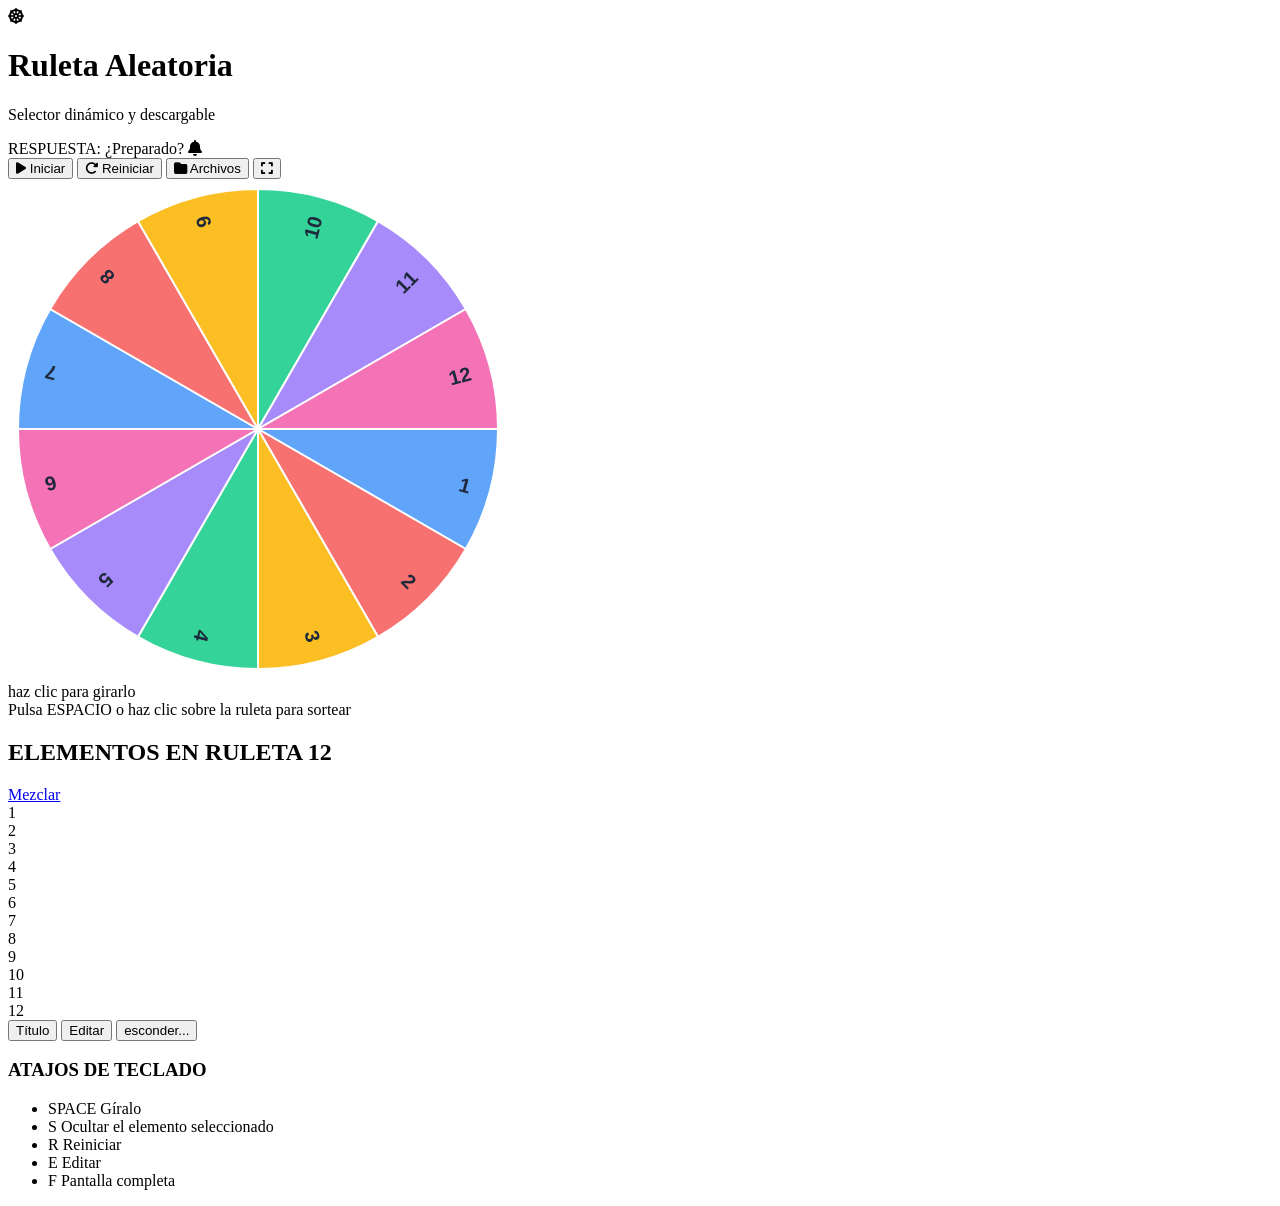
==== parte1/index.html @ 5fc2dc19 "carga del esqueleto index para el primer ejercicio" ====
<!doctype html>
<html lang="es">
  <head>
    <meta charset="UTF-8" />
    <meta name="viewport" content="width=device-width, initial-scale=1.0" />
    <title>Ruleta Aleatoria</title>
    <link rel="stylesheet" href="styles.css" />
    <!-- Iconos para que se vea como la imagen -->
    <link
      rel="stylesheet"
      href="https://cdnjs.cloudflare.com/ajax/libs/font-awesome/6.4.0/css/all.min.css"
    />
  </head>
  <body>
    <div class="app-container">
      <!-- HEADER -->
      <header class="header">
        <div class="header-left">
          <div class="logo-icon"><i class="fa-solid fa-dharmachakra"></i></div>
          <div class="title-group">
            <h1>Ruleta Aleatoria</h1>
            <p>Selector dinámico y descargable</p>
          </div>
        </div>

        <div class="result-area">
          <span class="result-label">RESPUESTA:</span>
          <span class="winner-text">¿Preparado?</span>
          <i class="fa-solid fa-bell result-icon"></i>
        </div>

        <div class="header-actions">
          <button class="btn btn-primary">
            <i class="fa-solid fa-play"></i> Iniciar
          </button>
          <button class="btn btn-danger">
            <i class="fa-solid fa-rotate-right"></i> Reiniciar
          </button>
          <button class="btn btn-dark">
            <i class="fa-solid fa-folder"></i> Archivos
          </button>
          <button class="btn btn-icon">
            <i class="fa-solid fa-expand"></i>
          </button>
        </div>
      </header>

      <!-- CONTENIDO PRINCIPAL -->
      <main class="main-content">
        <!-- COLUMNA IZQUIERDA: RULETA -->
        <section class="wheel-stage">
          <!-- El canvas simula la ruleta -->
          <canvas id="wheel-canvas" width="500" height="500"></canvas>

          <!-- Flecha roja indicadora -->
          <div class="pointer"></div>

          <!-- Botón central -->
          <div class="center-pill" id="spin-button">haz clic para girarlo</div>

          <!-- Texto inferior -->
          <div class="bottom-hint">
            Pulsa <span class="key-badge">ESPACIO</span> o haz clic sobre la
            ruleta para sortear
          </div>
        </section>

        <!-- COLUMNA DERECHA: SIDEBAR -->
        <aside class="sidebar">
          <div class="sidebar-header">
            <h2>ELEMENTOS EN RULETA <span class="badge">12</span></h2>
            <a href="#" class="link-shuffle">Mezclar</a>
          </div>

          <!-- Lista de elementos -->
          <div class="items-list">
            <div class="item">1</div>
            <div class="item">2</div>
            <div class="item">3</div>
            <div class="item">4</div>
            <div class="item">5</div>
            <div class="item">6</div>
            <div class="item">7</div>
            <div class="item">8</div>
            <div class="item">9</div>
            <div class="item">10</div>
            <div class="item">11</div>
            <div class="item">12</div>
          </div>

          <!-- Botones de acción -->
          <div class="sidebar-buttons">
            <button class="btn-sidebar">Título</button>
            <button class="btn-sidebar">Editar</button>
            <button class="btn-sidebar">esconder...</button>
          </div>

          <!-- Atajos de teclado -->
          <div class="shortcuts">
            <h3>ATAJOS DE TECLADO</h3>
            <ul>
              <li><span class="key">SPACE</span> Gíralo</li>
              <li>
                <span class="key">S</span> Ocultar el elemento seleccionado
              </li>
              <li><span class="key">R</span> Reiniciar</li>
              <li><span class="key">E</span> Editar</li>
              <li><span class="key">F</span> Pantalla completa</li>
            </ul>
          </div>
        </aside>
      </main>
    </div>

    <script>
      // Script básico para simular el giro visual (opcional)
      const canvas = document.getElementById("wheel-canvas");
      const ctx = canvas.getContext("2d");
      const colors = [
        "#60a5fa",
        "#f87171",
        "#fbbf24",
        "#34d399",
        "#a78bfa",
        "#f472b6",
      ];
      const segments = 12;
      const anglePerSegment = (2 * Math.PI) / segments;

      // Dibujar ruleta simple para que se vea visualmente
      function drawWheel() {
        const centerX = canvas.width / 2;
        const centerY = canvas.height / 2;
        const radius = canvas.width / 2 - 10;

        for (let i = 0; i < segments; i++) {
          const startAngle = i * anglePerSegment;
          const endAngle = startAngle + anglePerSegment;

          ctx.beginPath();
          ctx.moveTo(centerX, centerY);
          ctx.arc(centerX, centerY, radius, startAngle, endAngle);
          ctx.closePath();
          ctx.fillStyle = colors[i % colors.length];
          ctx.fill();
          ctx.strokeStyle = "#fff";
          ctx.lineWidth = 2;
          ctx.stroke();

          // Texto
          ctx.save();
          ctx.translate(centerX, centerY);
          ctx.rotate(startAngle + anglePerSegment / 2);
          ctx.textAlign = "right";
          ctx.fillStyle = "#1e293b";
          ctx.font = "bold 20px sans-serif";
          ctx.fillText(i + 1, radius - 20, 8);
          ctx.restore();
        }
      }
      drawWheel();
    </script>
  </body>
</html>
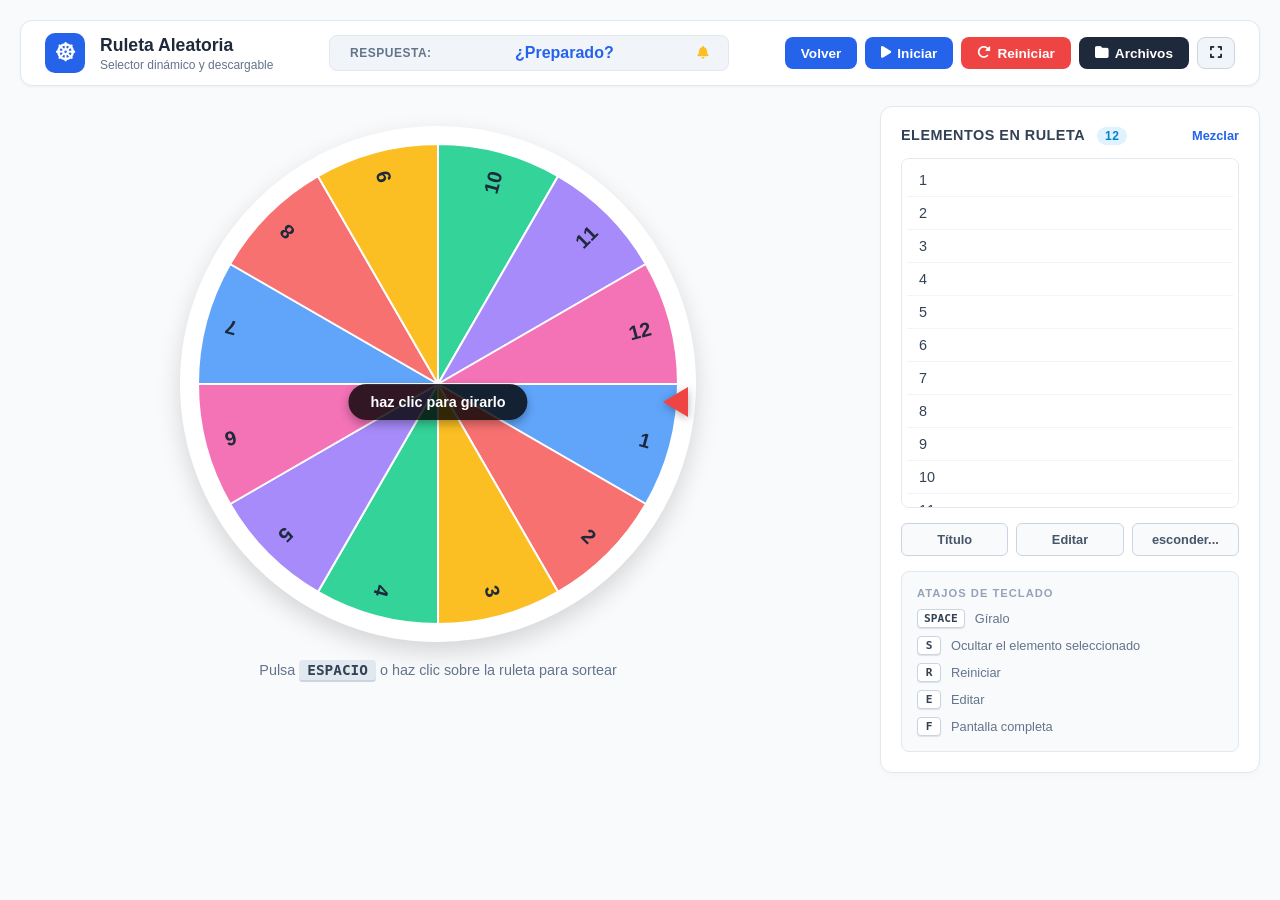
==== commit b8a97250: "Creación de boton volver" ====
--- a/parte1/index.html
+++ b/parte1/index.html
@@ -30,6 +30,9 @@
         </div>
 
         <div class="header-actions">
+          <button class="btn btn-primary">
+             Volver
+          </button>
           <button class="btn btn-primary">
             <i class="fa-solid fa-play"></i> Iniciar
           </button>
--- a/parte1/styles.css
+++ b/parte1/styles.css
@@ -0,0 +1,359 @@
+/* styles.css - Ruleta Interactiva (Estilo Dashboard Moderno) */
+
+* {
+  box-sizing: border-box;
+  margin: 0;
+  padding: 0;
+}
+
+body {
+  font-family: "Segoe UI", Roboto, Helvetica, Arial, sans-serif;
+  background-color: #f8fafc; /* Fondo gris muy claro */
+  color: #1e293b;
+  min-height: 100vh;
+  display: flex;
+  justify-content: center;
+}
+
+.app-container {
+  width: 100%;
+  max-width: 1400px;
+  padding: 20px;
+  display: flex;
+  flex-direction: column;
+  gap: 20px;
+}
+
+/* --- HEADER --- */
+.header {
+  display: flex;
+  align-items: center;
+  justify-content: space-between;
+  background: white;
+  padding: 12px 24px;
+  border-radius: 12px;
+  border: 1px solid #e2e8f0;
+  box-shadow: 0 1px 3px rgba(0, 0, 0, 0.05);
+  flex-wrap: wrap;
+  gap: 15px;
+}
+
+.header-left {
+  display: flex;
+  align-items: center;
+  gap: 15px;
+}
+
+.logo-icon {
+  background: #2563eb;
+  color: white;
+  width: 40px;
+  height: 40px;
+  border-radius: 10px;
+  display: flex;
+  align-items: center;
+  justify-content: center;
+  font-size: 1.2rem;
+}
+
+.title-group h1 {
+  font-size: 1.1rem;
+  font-weight: 700;
+  margin-bottom: 2px;
+}
+
+.title-group p {
+  font-size: 0.75rem;
+  color: #64748b;
+}
+
+.result-area {
+  display: flex;
+  align-items: center;
+  gap: 10px;
+  background: #f1f5f9;
+  padding: 8px 20px;
+  border-radius: 8px;
+  border: 1px solid #e2e8f0;
+  flex: 1;
+  max-width: 400px;
+  justify-content: space-between;
+}
+
+.result-label {
+  font-size: 0.75rem;
+  font-weight: 600;
+  color: #64748b;
+  letter-spacing: 0.5px;
+}
+
+.winner-text {
+  font-weight: 700;
+  color: #2563eb;
+  font-size: 1rem;
+}
+
+.result-icon {
+  color: #fbbf24;
+  font-size: 0.8rem;
+}
+
+.header-actions {
+  display: flex;
+  gap: 8px;
+}
+
+.btn {
+  padding: 8px 16px;
+  border-radius: 8px;
+  border: none;
+  font-weight: 600;
+  font-size: 0.85rem;
+  cursor: pointer;
+  display: flex;
+  align-items: center;
+  gap: 6px;
+  transition: all 0.2s;
+}
+
+.btn-primary {
+  background: #2563eb;
+  color: white;
+}
+.btn-danger {
+  background: #ef4444;
+  color: white;
+}
+.btn-dark {
+  background: #1e293b;
+  color: white;
+}
+
+.btn-icon {
+  background: #f1f5f9;
+  color: #1e293b;
+  border: 1px solid #cbd5e1;
+  padding: 8px 12px;
+}
+
+/* --- MAIN CONTENT --- */
+.main-content {
+  display: flex;
+  gap: 24px;
+  align-items: flex-start;
+  justify-content: center;
+}
+
+/* --- WHEEL STAGE --- */
+.wheel-stage {
+  position: relative;
+  display: flex;
+  flex-direction: column;
+  align-items: center;
+  justify-content: center;
+  flex: 1;
+  min-height: 500px;
+  padding: 20px;
+}
+
+#wheel-canvas {
+  border-radius: 50%;
+  box-shadow: 0 10px 25px rgba(0, 0, 0, 0.15);
+  max-width: 100%;
+  height: auto;
+  background: white;
+  border: 8px solid white;
+}
+
+.pointer {
+  position: absolute;
+  right: calc(50% - 250px); /* Ajustado al canvas de 500px */
+  top: 50%;
+  transform: translateY(-50%);
+  width: 0;
+  height: 0;
+  border-top: 15px solid transparent;
+  border-bottom: 15px solid transparent;
+  border-right: 25px solid #ef4444;
+  z-index: 10;
+  filter: drop-shadow(0 2px 4px rgba(0, 0, 0, 0.3));
+}
+
+.center-pill {
+  position: absolute;
+  top: 50%;
+  left: 50%;
+  transform: translate(-50%, -50%);
+  background: rgba(0, 0, 0, 0.8);
+  color: white;
+  padding: 10px 22px;
+  border-radius: 30px;
+  font-size: 0.9rem;
+  font-weight: 600;
+  cursor: pointer;
+  user-select: none;
+  z-index: 10;
+  box-shadow: 0 4px 10px rgba(0, 0, 0, 0.3);
+  white-space: nowrap;
+}
+
+.bottom-hint {
+  margin-top: 20px;
+  font-size: 0.9rem;
+  color: #64748b;
+}
+
+.key-badge {
+  background: #e2e8f0;
+  padding: 2px 8px;
+  border-radius: 4px;
+  font-family: monospace;
+  font-weight: bold;
+  color: #334155;
+  border-bottom: 2px solid #cbd5e1;
+}
+
+/* --- SIDEBAR --- */
+.sidebar {
+  background: white;
+  padding: 20px;
+  border-radius: 12px;
+  border: 1px solid #e2e8f0;
+  width: 380px;
+  display: flex;
+  flex-direction: column;
+  gap: 15px;
+  box-shadow: 0 4px 6px rgba(0, 0, 0, 0.02);
+}
+
+.sidebar-header {
+  display: flex;
+  justify-content: space-between;
+  align-items: center;
+}
+
+.sidebar-header h2 {
+  font-size: 0.9rem;
+  color: #334155;
+  font-weight: 700;
+  text-transform: uppercase;
+  letter-spacing: 0.5px;
+}
+
+.badge {
+  background: #e0f2fe;
+  color: #0284c7;
+  padding: 2px 8px;
+  border-radius: 12px;
+  font-size: 0.75rem;
+  font-weight: bold;
+  margin-left: 8px;
+}
+
+.link-shuffle {
+  color: #2563eb;
+  font-size: 0.8rem;
+  text-decoration: none;
+  font-weight: 600;
+}
+
+.items-list {
+  height: 350px;
+  overflow-y: auto;
+  border: 1px solid #e2e8f0;
+  border-radius: 8px;
+  background: #fff;
+  padding: 5px;
+}
+
+.item {
+  padding: 8px 12px;
+  border-bottom: 1px solid #f1f5f9;
+  font-size: 0.9rem;
+  color: #334155;
+}
+.item:last-child {
+  border-bottom: none;
+}
+
+.sidebar-buttons {
+  display: flex;
+  gap: 8px;
+}
+
+.btn-sidebar {
+  flex: 1;
+  padding: 8px;
+  background: #f8fafc;
+  border: 1px solid #cbd5e1;
+  border-radius: 6px;
+  cursor: pointer;
+  font-size: 0.8rem;
+  font-weight: 600;
+  color: #475569;
+  transition: background 0.2s;
+}
+
+.btn-sidebar:hover {
+  background: #e2e8f0;
+}
+
+/* --- SHORTCUTS --- */
+.shortcuts {
+  font-size: 0.8rem;
+  color: #64748b;
+  background: #f8fafc;
+  padding: 15px;
+  border-radius: 8px;
+  border: 1px solid #e2e8f0;
+}
+
+.shortcuts h3 {
+  font-size: 0.7rem;
+  text-transform: uppercase;
+  color: #94a3b8;
+  margin-bottom: 10px;
+  letter-spacing: 1px;
+}
+
+.shortcuts ul {
+  list-style: none;
+  display: flex;
+  flex-direction: column;
+  gap: 8px;
+}
+
+.shortcuts li {
+  display: flex;
+  align-items: center;
+  gap: 10px;
+}
+
+.key {
+  background: white;
+  border: 1px solid #cbd5e1;
+  border-radius: 4px;
+  padding: 2px 6px;
+  font-family: monospace;
+  font-size: 0.7rem;
+  font-weight: bold;
+  color: #334155;
+  box-shadow: 0 1px 1px rgba(0, 0, 0, 0.1);
+  min-width: 24px;
+  text-align: center;
+}
+
+/* Responsive */
+@media (max-width: 900px) {
+  .main-content {
+    flex-direction: column;
+    align-items: center;
+  }
+  .sidebar {
+    width: 100%;
+    max-width: 500px;
+  }
+  .pointer {
+    right: 10px; /* Ajuste para pantallas pequeñas */
+  }
+}
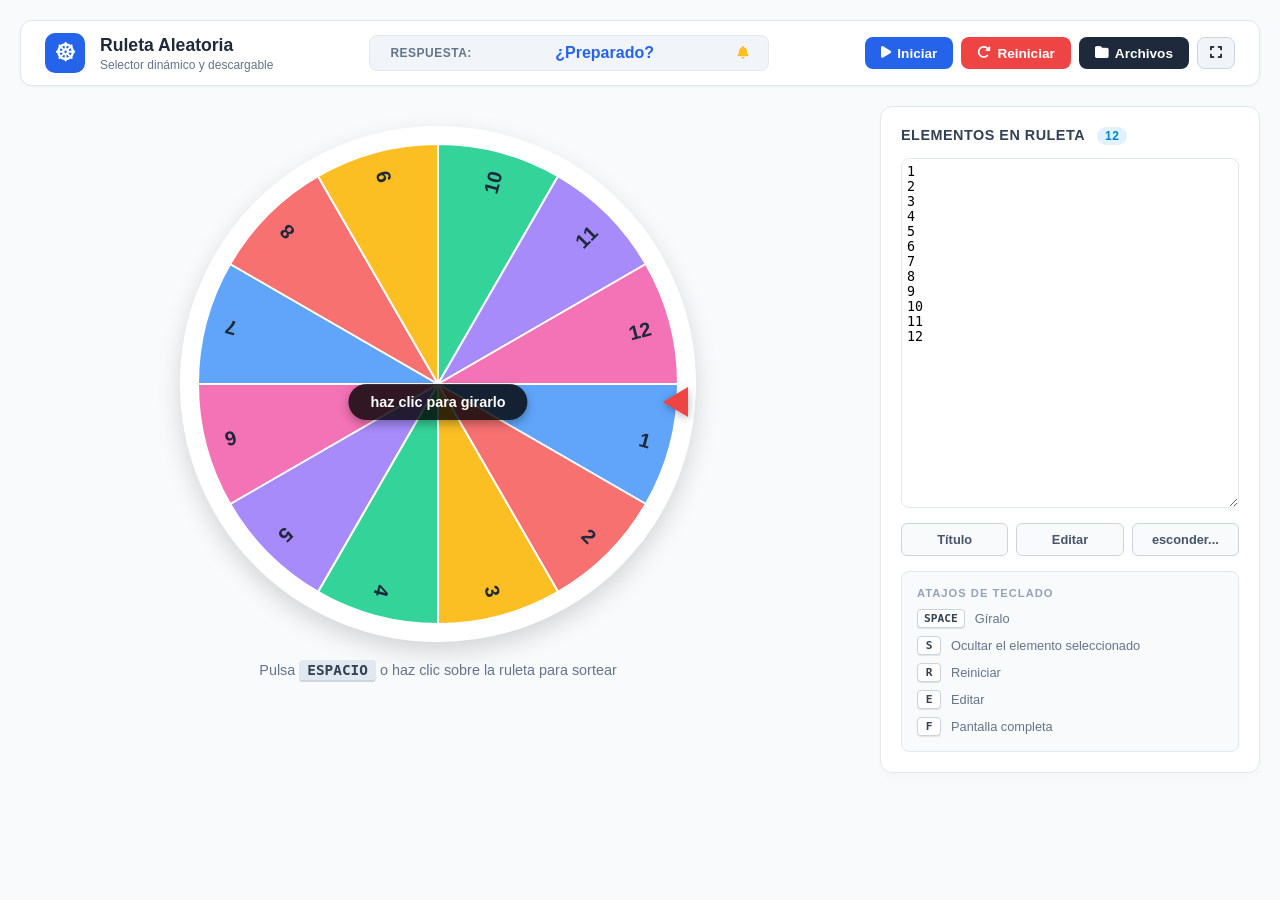
==== commit 97aea49b: "Conecta index.html con las funciones de editor.js" ====
--- a/parte1/index.html
+++ b/parte1/index.html
@@ -5,7 +5,6 @@
     <meta name="viewport" content="width=device-width, initial-scale=1.0" />
     <title>Ruleta Aleatoria</title>
     <link rel="stylesheet" href="styles.css" />
-    <!-- Iconos para que se vea como la imagen -->
     <link
       rel="stylesheet"
       href="https://cdnjs.cloudflare.com/ajax/libs/font-awesome/6.4.0/css/all.min.css"
@@ -18,31 +17,28 @@
         <div class="header-left">
           <div class="logo-icon"><i class="fa-solid fa-dharmachakra"></i></div>
           <div class="title-group">
-            <h1>Ruleta Aleatoria</h1>
+            <h1 id="tituloRuleta">Ruleta Aleatoria</h1>
             <p>Selector dinámico y descargable</p>
           </div>
         </div>
 
         <div class="result-area">
           <span class="result-label">RESPUESTA:</span>
-          <span class="winner-text">¿Preparado?</span>
+          <span class="winner-text" id="respuesta">¿Preparado?</span>
           <i class="fa-solid fa-bell result-icon"></i>
         </div>
 
         <div class="header-actions">
-          <button class="btn btn-primary">
-             Volver
-          </button>
-          <button class="btn btn-primary">
+          <button class="btn btn-primary" id="btnIniciar">
             <i class="fa-solid fa-play"></i> Iniciar
           </button>
-          <button class="btn btn-danger">
+          <button class="btn btn-danger" id="btnReiniciar">
             <i class="fa-solid fa-rotate-right"></i> Reiniciar
           </button>
-          <button class="btn btn-dark">
+          <button class="btn btn-dark" id="btnArchivos">
             <i class="fa-solid fa-folder"></i> Archivos
           </button>
-          <button class="btn btn-icon">
+          <button class="btn btn-icon" id="btnPantallaCompleta">
             <i class="fa-solid fa-expand"></i>
           </button>
         </div>
@@ -52,16 +48,9 @@
       <main class="main-content">
         <!-- COLUMNA IZQUIERDA: RULETA -->
         <section class="wheel-stage">
-          <!-- El canvas simula la ruleta -->
           <canvas id="wheel-canvas" width="500" height="500"></canvas>
-
-          <!-- Flecha roja indicadora -->
           <div class="pointer"></div>
-
-          <!-- Botón central -->
           <div class="center-pill" id="spin-button">haz clic para girarlo</div>
-
-          <!-- Texto inferior -->
           <div class="bottom-hint">
             Pulsa <span class="key-badge">ESPACIO</span> o haz clic sobre la
             ruleta para sortear
@@ -71,31 +60,36 @@
         <!-- COLUMNA DERECHA: SIDEBAR -->
         <aside class="sidebar">
           <div class="sidebar-header">
-            <h2>ELEMENTOS EN RULETA <span class="badge">12</span></h2>
-            <a href="#" class="link-shuffle">Mezclar</a>
-          </div>
-
-          <!-- Lista de elementos -->
-          <div class="items-list">
-            <div class="item">1</div>
-            <div class="item">2</div>
-            <div class="item">3</div>
-            <div class="item">4</div>
-            <div class="item">5</div>
-            <div class="item">6</div>
-            <div class="item">7</div>
-            <div class="item">8</div>
-            <div class="item">9</div>
-            <div class="item">10</div>
-            <div class="item">11</div>
-            <div class="item">12</div>
-          </div>
+            <h2>
+              ELEMENTOS EN RULETA
+              <span class="badge" id="contadorElementos">0</span>
+            </h2>
+          </div>
+
+          <!-- TEXTAREA requerido por editor.js -->
+          <textarea
+            id="listaElementos"
+            class="items-list"
+            rows="12"
+            placeholder="Escribe un elemento por línea"
+          >1
+2
+3
+4
+5
+6
+7
+8
+9
+10
+11
+12</textarea>
 
           <!-- Botones de acción -->
           <div class="sidebar-buttons">
-            <button class="btn-sidebar">Título</button>
-            <button class="btn-sidebar">Editar</button>
-            <button class="btn-sidebar">esconder...</button>
+            <button class="btn-sidebar" id="btnTitulo">Título</button>
+            <button class="btn-sidebar" id="btnEditar">Editar</button>
+            <button class="btn-sidebar" id="btnOcultar">esconder...</button>
           </div>
 
           <!-- Atajos de teclado -->
@@ -103,9 +97,7 @@
             <h3>ATAJOS DE TECLADO</h3>
             <ul>
               <li><span class="key">SPACE</span> Gíralo</li>
-              <li>
-                <span class="key">S</span> Ocultar el elemento seleccionado
-              </li>
+              <li><span class="key">S</span> Ocultar el elemento seleccionado</li>
               <li><span class="key">R</span> Reiniciar</li>
               <li><span class="key">E</span> Editar</li>
               <li><span class="key">F</span> Pantalla completa</li>
@@ -115,8 +107,14 @@
       </main>
     </div>
 
+    <!-- ============================================================
+         DIBUJO BÁSICO DE LA RULETA
+         Define window.actualizarRuleta y window.girarRuleta
+         para que editor.js las use automáticamente.
+         Cuando el compañero suba js/ruleta.js, este bloque se puede
+         reemplazar por ese archivo.
+    ============================================================ -->
     <script>
-      // Script básico para simular el giro visual (opcional)
       const canvas = document.getElementById("wheel-canvas");
       const ctx = canvas.getContext("2d");
       const colors = [
@@ -127,22 +125,28 @@
         "#a78bfa",
         "#f472b6",
       ];
-      const segments = 12;
-      const anglePerSegment = (2 * Math.PI) / segments;
-
-      // Dibujar ruleta simple para que se vea visualmente
-      function drawWheel() {
+
+      function dibujarRuleta(elementos) {
+        const lista =
+          elementos && elementos.length
+            ? elementos
+            : ["1","2","3","4","5","6","7","8","9","10","11","12"];
+
+        const segmentos = lista.length;
+        const anguloPorSegmento = (2 * Math.PI) / segmentos;
         const centerX = canvas.width / 2;
         const centerY = canvas.height / 2;
         const radius = canvas.width / 2 - 10;
 
-        for (let i = 0; i < segments; i++) {
-          const startAngle = i * anglePerSegment;
-          const endAngle = startAngle + anglePerSegment;
+        ctx.clearRect(0, 0, canvas.width, canvas.height);
+
+        for (let i = 0; i < segmentos; i++) {
+          const inicio = i * anguloPorSegmento;
+          const fin = inicio + anguloPorSegmento;
 
           ctx.beginPath();
           ctx.moveTo(centerX, centerY);
-          ctx.arc(centerX, centerY, radius, startAngle, endAngle);
+          ctx.arc(centerX, centerY, radius, inicio, fin);
           ctx.closePath();
           ctx.fillStyle = colors[i % colors.length];
           ctx.fill();
@@ -150,18 +154,141 @@
           ctx.lineWidth = 2;
           ctx.stroke();
 
-          // Texto
           ctx.save();
           ctx.translate(centerX, centerY);
-          ctx.rotate(startAngle + anglePerSegment / 2);
+          ctx.rotate(inicio + anguloPorSegmento / 2);
           ctx.textAlign = "right";
           ctx.fillStyle = "#1e293b";
           ctx.font = "bold 20px sans-serif";
-          ctx.fillText(i + 1, radius - 20, 8);
+          ctx.fillText(lista[i], radius - 20, 8);
           ctx.restore();
         }
+
+        const badge = document.getElementById("contadorElementos");
+        if (badge) badge.textContent = segmentos;
       }
-      drawWheel();
+
+      // Exponer para editor.js (F6, F7, F9)
+      window.actualizarRuleta = function (elementos) {
+        dibujarRuleta(elementos);
+      };
+
+      // Giro aleatorio simple (se puede reemplazar por la versión animada)
+      window.girarRuleta = function () {
+        const elementos = window.editorRuleta
+          ? window.editorRuleta.obtenerElementos()
+          : [];
+
+        if (!elementos.length) {
+          document.getElementById("respuesta").textContent =
+            "Agrega elementos primero";
+          return;
+        }
+
+        const ganador =
+          elementos[Math.floor(Math.random() * elementos.length)];
+
+        document.getElementById("respuesta").textContent = ganador;
+
+        // Avisar al editor.js quién fue el último sorteado (F7)
+        if (typeof window.registrarElementoSeleccionado === "function") {
+          window.registrarElementoSeleccionado(ganador);
+        }
+      };
+
+      // Dibujo inicial
+      dibujarRuleta();
+    </script>
+
+    <!-- ============================================================
+         EDITOR DE RULETA (F5, F6, F7, F8, F9)
+    ============================================================ -->
+    <script src="editor.js"></script>
+
+    <!-- ============================================================
+         CONEXIÓN DE BOTONES Y TECLAS CON LAS FUNCIONES DE editor.js
+    ============================================================ -->
+    <script>
+      document.addEventListener("DOMContentLoaded", () => {
+        const btnIniciar = document.getElementById("btnIniciar");
+        const btnReiniciar = document.getElementById("btnReiniciar");
+        const btnArchivos = document.getElementById("btnArchivos");
+        const btnPantallaCompleta = document.getElementById("btnPantallaCompleta");
+        const btnTitulo = document.getElementById("btnTitulo");
+        const btnEditar = document.getElementById("btnEditar");
+        const btnOcultar = document.getElementById("btnOcultar");
+        const spinButton = document.getElementById("spin-button");
+        const respuesta = document.getElementById("respuesta");
+
+        // INICIAR / CLICK EN RULETA → girar
+        if (btnIniciar) {
+          btnIniciar.addEventListener("click", () => window.girarRuleta());
+        }
+        if (spinButton) {
+          spinButton.addEventListener("click", () => window.girarRuleta());
+        }
+        if (canvas) {
+          canvas.addEventListener("click", () => window.girarRuleta());
+        }
+
+        // REINICIAR → editor.js
+        if (btnReiniciar) {
+          btnReiniciar.addEventListener("click", () => {
+            window.editorRuleta.reiniciarRuleta();
+            if (respuesta) respuesta.textContent = "¿Preparado?";
+          });
+        }
+
+        // EDITAR → editor.js
+        if (btnEditar) {
+          btnEditar.addEventListener("click", () => {
+            window.editorRuleta.habilitarEdicion();
+          });
+        }
+
+        // ESCONDER → editor.js
+        if (btnOcultar) {
+          btnOcultar.addEventListener("click", () => {
+            window.editorRuleta.ocultarUltimoElemento();
+          });
+        }
+
+        // PANTALLA COMPLETA → editor.js
+        if (btnPantallaCompleta) {
+          btnPantallaCompleta.addEventListener("click", () => {
+            window.editorRuleta.activarPantallaCompleta();
+          });
+        }
+
+        // TÍTULO → cambia el <h1>
+        if (btnTitulo) {
+          btnTitulo.addEventListener("click", () => {
+            const nuevo = prompt("Nuevo título:", "Ruleta Aleatoria");
+            if (nuevo) {
+              document.getElementById("tituloRuleta").textContent = nuevo;
+            }
+          });
+        }
+
+        // ARCHIVOS → placeholder (puedes hacer lo que quieras aquí)
+        if (btnArchivos) {
+          btnArchivos.addEventListener("click", () => {
+            alert("Aquí iría el manejo de archivos.");
+          });
+        }
+
+        // SPACE → girar (evitando cuando se escribe en el textarea)
+        document.addEventListener("keydown", (e) => {
+          const editando =
+            document.activeElement &&
+            document.activeElement.id === "listaElementos";
+
+          if (e.code === "Space" && !editando) {
+            e.preventDefault();
+            window.girarRuleta();
+          }
+        });
+      });
     </script>
   </body>
-</html>
+</html>
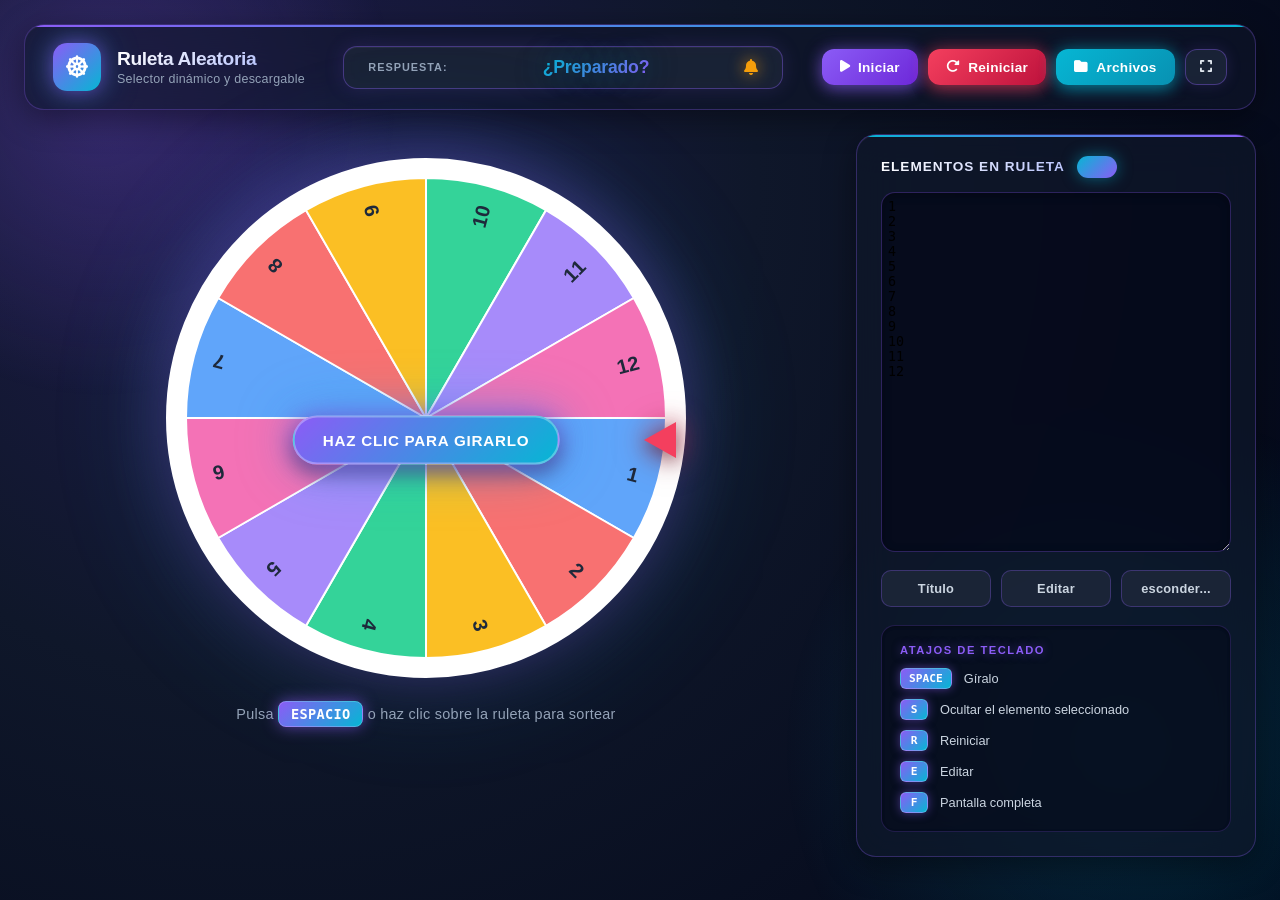
==== commit 45153f94: "Agrega funcionalidad Archivos (cargar/guardar/exportar PNG)" ====
--- a/parte1/index.html
+++ b/parte1/index.html
@@ -9,6 +9,23 @@
       rel="stylesheet"
       href="https://cdnjs.cloudflare.com/ajax/libs/font-awesome/6.4.0/css/all.min.css"
     />
+    <style>
+      /* Transición para el giro de la ruleta */
+      #wheel-canvas {
+        transition: transform 4s cubic-bezier(0.15, 0.9, 0.25, 1);
+        transform-origin: center center;
+        cursor: pointer;
+      }
+      /* La flecha y el botón central quedan fijos */
+      .pointer,
+      .center-pill {
+        z-index: 2;
+      }
+      /* Ocultar input file */
+      #inputArchivo {
+        display: none;
+      }
+    </style>
   </head>
   <body>
     <div class="app-container">
@@ -66,7 +83,6 @@
             </h2>
           </div>
 
-          <!-- TEXTAREA requerido por editor.js -->
           <textarea
             id="listaElementos"
             class="items-list"
@@ -85,14 +101,12 @@
 11
 12</textarea>
 
-          <!-- Botones de acción -->
           <div class="sidebar-buttons">
             <button class="btn-sidebar" id="btnTitulo">Título</button>
             <button class="btn-sidebar" id="btnEditar">Editar</button>
             <button class="btn-sidebar" id="btnOcultar">esconder...</button>
           </div>
 
-          <!-- Atajos de teclado -->
           <div class="shortcuts">
             <h3>ATAJOS DE TECLADO</h3>
             <ul>
@@ -107,12 +121,11 @@
       </main>
     </div>
 
+    <!-- Input oculto para cargar archivos -->
+    <input type="file" id="inputArchivo" accept=".txt,.csv,.json" />
+
     <!-- ============================================================
-         DIBUJO BÁSICO DE LA RULETA
-         Define window.actualizarRuleta y window.girarRuleta
-         para que editor.js las use automáticamente.
-         Cuando el compañero suba js/ruleta.js, este bloque se puede
-         reemplazar por ese archivo.
+         RULETA: DIBUJO + GIRO ANIMADO
     ============================================================ -->
     <script>
       const canvas = document.getElementById("wheel-canvas");
@@ -126,6 +139,9 @@
         "#f472b6",
       ];
 
+      let anguloActual = 0; // grados
+      let girando = false;
+
       function dibujarRuleta(elementos) {
         const lista =
           elementos && elementos.length
@@ -168,13 +184,15 @@
         if (badge) badge.textContent = segmentos;
       }
 
-      // Exponer para editor.js (F6, F7, F9)
+      // editor.js llamará a esta función (F6 y F9)
       window.actualizarRuleta = function (elementos) {
         dibujarRuleta(elementos);
       };
 
-      // Giro aleatorio simple (se puede reemplazar por la versión animada)
+      // Giro animado con CSS transition
       window.girarRuleta = function () {
+        if (girando) return;
+
         const elementos = window.editorRuleta
           ? window.editorRuleta.obtenerElementos()
           : [];
@@ -185,15 +203,37 @@
           return;
         }
 
-        const ganador =
-          elementos[Math.floor(Math.random() * elementos.length)];
-
-        document.getElementById("respuesta").textContent = ganador;
-
-        // Avisar al editor.js quién fue el último sorteado (F7)
-        if (typeof window.registrarElementoSeleccionado === "function") {
-          window.registrarElementoSeleccionado(ganador);
-        }
+        girando = true;
+
+        const segmentos = elementos.length;
+        const anguloPorSegmento = 360 / segmentos;
+        const indiceGanador = Math.floor(Math.random() * segmentos);
+        const centroSector =
+          indiceGanador * anguloPorSegmento + anguloPorSegmento / 2;
+        const vueltas = 5 + Math.floor(Math.random() * 3);
+
+        const anguloFinal =
+          anguloActual +
+          vueltas * 360 +
+          (360 - centroSector) -
+          (anguloActual % 360);
+
+        anguloActual = anguloFinal;
+        canvas.style.transform = `rotate(${anguloActual}deg)`;
+
+        const alTerminar = () => {
+          canvas.removeEventListener("transitionend", alTerminar);
+          girando = false;
+
+          const ganador = elementos[indiceGanador];
+          document.getElementById("respuesta").textContent = ganador;
+
+          if (typeof window.registrarElementoSeleccionado === "function") {
+            window.registrarElementoSeleccionado(ganador);
+          }
+        };
+
+        canvas.addEventListener("transitionend", alTerminar, { once: true });
       };
 
       // Dibujo inicial
@@ -206,7 +246,7 @@
     <script src="editor.js"></script>
 
     <!-- ============================================================
-         CONEXIÓN DE BOTONES Y TECLAS CON LAS FUNCIONES DE editor.js
+         CONEXIÓN DE BOTONES, TECLAS Y FUNCIONALIDAD "ARCHIVOS"
     ============================================================ -->
     <script>
       document.addEventListener("DOMContentLoaded", () => {
@@ -219,73 +259,166 @@
         const btnOcultar = document.getElementById("btnOcultar");
         const spinButton = document.getElementById("spin-button");
         const respuesta = document.getElementById("respuesta");
-
-        // INICIAR / CLICK EN RULETA → girar
-        if (btnIniciar) {
-          btnIniciar.addEventListener("click", () => window.girarRuleta());
-        }
-        if (spinButton) {
-          spinButton.addEventListener("click", () => window.girarRuleta());
-        }
-        if (canvas) {
-          canvas.addEventListener("click", () => window.girarRuleta());
-        }
-
-        // REINICIAR → editor.js
-        if (btnReiniciar) {
-          btnReiniciar.addEventListener("click", () => {
-            window.editorRuleta.reiniciarRuleta();
-            if (respuesta) respuesta.textContent = "¿Preparado?";
-          });
-        }
-
-        // EDITAR → editor.js
-        if (btnEditar) {
-          btnEditar.addEventListener("click", () => {
-            window.editorRuleta.habilitarEdicion();
-          });
-        }
-
-        // ESCONDER → editor.js
-        if (btnOcultar) {
-          btnOcultar.addEventListener("click", () => {
-            window.editorRuleta.ocultarUltimoElemento();
-          });
-        }
-
-        // PANTALLA COMPLETA → editor.js
-        if (btnPantallaCompleta) {
-          btnPantallaCompleta.addEventListener("click", () => {
-            window.editorRuleta.activarPantallaCompleta();
-          });
-        }
-
-        // TÍTULO → cambia el <h1>
-        if (btnTitulo) {
-          btnTitulo.addEventListener("click", () => {
-            const nuevo = prompt("Nuevo título:", "Ruleta Aleatoria");
-            if (nuevo) {
-              document.getElementById("tituloRuleta").textContent = nuevo;
-            }
-          });
-        }
-
-        // ARCHIVOS → placeholder (puedes hacer lo que quieras aquí)
-        if (btnArchivos) {
-          btnArchivos.addEventListener("click", () => {
-            alert("Aquí iría el manejo de archivos.");
-          });
-        }
-
-        // SPACE → girar (evitando cuando se escribe en el textarea)
+        const inputArchivo = document.getElementById("inputArchivo");
+        const textarea = document.getElementById("listaElementos");
+
+        /* ---------- INICIAR / CLICK / SPACE ---------- */
+        btnIniciar?.addEventListener("click", () => window.girarRuleta());
+        spinButton?.addEventListener("click", () => window.girarRuleta());
+        canvas?.addEventListener("click", () => window.girarRuleta());
+
         document.addEventListener("keydown", (e) => {
           const editando =
-            document.activeElement &&
-            document.activeElement.id === "listaElementos";
-
+            document.activeElement && document.activeElement.id === "listaElementos";
           if (e.code === "Space" && !editando) {
             e.preventDefault();
             window.girarRuleta();
+          }
+        });
+
+        /* ---------- REINICIAR ---------- */
+        btnReiniciar?.addEventListener("click", () => {
+          window.editorRuleta.reiniciarRuleta();
+          anguloActual = 0;
+          canvas.style.transform = "rotate(0deg)";
+          respuesta.textContent = "¿Preparado?";
+        });
+
+        /* ---------- EDITAR ---------- */
+        btnEditar?.addEventListener("click", () => {
+          window.editorRuleta.habilitarEdicion();
+        });
+
+        /* ---------- ESCONDER ---------- */
+        btnOcultar?.addEventListener("click", () => {
+          window.editorRuleta.ocultarUltimoElemento();
+        });
+
+        /* ---------- PANTALLA COMPLETA ---------- */
+        btnPantallaCompleta?.addEventListener("click", () => {
+          window.editorRuleta.activarPantallaCompleta();
+        });
+
+        /* ---------- TÍTULO ---------- */
+        btnTitulo?.addEventListener("click", () => {
+          const nuevo = prompt("Nuevo título:", "Ruleta Aleatoria");
+          if (nuevo) {
+            document.getElementById("tituloRuleta").textContent = nuevo;
+          }
+        });
+
+        /* ---------- ARCHIVOS ---------- */
+        btnArchivos?.addEventListener("click", () => {
+          // Menú simple con las 3 opciones
+          const opcion = prompt(
+            "¿Qué deseas hacer?\n\n" +
+              "1 = Cargar elementos desde archivo (.txt / .csv / .json)\n" +
+              "2 = Guardar elementos actuales en un archivo .txt\n" +
+              "3 = Descargar la ruleta como imagen PNG\n\n" +
+              "Escribe 1, 2 o 3:",
+            "1"
+          );
+
+          if (opcion === "1") {
+            inputArchivo.click();
+          } else if (opcion === "2") {
+            guardarElementosComoArchivo();
+          } else if (opcion === "3") {
+            descargarRuletaComoImagen();
+          }
+        });
+
+        /* ---------- CARGAR ARCHIVO ---------- */
+        inputArchivo?.addEventListener("change", (e) => {
+          const archivo = e.target.files[0];
+          if (!archivo) return;
+
+          const lector = new FileReader();
+          lector.onload = (ev) => {
+            const contenido = ev.target.result;
+
+            let elementos = [];
+
+            if (archivo.name.endsWith(".json")) {
+              try {
+                const data = JSON.parse(contenido);
+                elementos = Array.isArray(data)
+                  ? data
+                  : String(data).split(/\r?\n/);
+              } catch (err) {
+                alert("El archivo JSON no es válido.");
+                return;
+              }
+            } else {
+              // .txt o .csv → separar por líneas o comas
+              elementos = contenido
+                .split(/\r?\n|,/)
+                .map((x) => x.trim())
+                .filter((x) => x !== "");
+            }
+
+            textarea.value = elementos.join("\n");
+
+            // Dispara el input para que editor.js actualice la ruleta
+            textarea.dispatchEvent(new Event("input"));
+
+            alert(`Se cargaron ${elementos.length} elementos.`);
+            inputArchivo.value = "";
+          };
+
+          lector.readAsText(archivo);
+        });
+
+        /* ---------- GUARDAR COMO .TXT ---------- */
+        function guardarElementosComoArchivo() {
+          const contenido = textarea.value || "";
+          if (!contenido.trim()) {
+            alert("No hay elementos para guardar.");
+            return;
+          }
+
+          const blob = new Blob([contenido], { type: "text/plain;charset=utf-8" });
+          const url = URL.createObjectURL(blob);
+          const a = document.createElement("a");
+          a.href = url;
+          a.download = "elementos-ruleta.txt";
+          document.body.appendChild(a);
+          a.click();
+          document.body.removeChild(a);
+          URL.revokeObjectURL(url);
+        }
+
+        /* ---------- DESCARGAR RULETA COMO PNG ---------- */
+        function descargarRuletaComoImagen() {
+          // Crear un canvas temporal con fondo blanco
+          const temp = document.createElement("canvas");
+          temp.width = canvas.width;
+          temp.height = canvas.height;
+          const tctx = temp.getContext("2d");
+
+          tctx.fillStyle = "#ffffff";
+          tctx.fillRect(0, 0, temp.width, temp.height);
+          tctx.drawImage(canvas, 0, 0);
+
+          const url = temp.toDataURL("image/png");
+          const a = document.createElement("a");
+          a.href = url;
+          a.download = "ruleta.png";
+          document.body.appendChild(a);
+          a.click();
+          document.body.removeChild(a);
+        }
+
+        /* ---------- TECLAS GLOBALES EXTRA ---------- */
+        document.addEventListener("keydown", (e) => {
+          const editando =
+            document.activeElement && document.activeElement.id === "listaElementos";
+          if (editando) return;
+
+          // A = Archivos
+          if (e.key.toLowerCase() === "a") {
+            e.preventDefault();
+            btnArchivos?.click();
           }
         });
       });
--- a/parte1/styles.css
+++ b/parte1/styles.css
@@ -1,4 +1,4 @@
-/* styles.css - Ruleta Interactiva (Estilo Dashboard Moderno) */
+/* styles.css - Ruleta Interactiva (Estilo Futurista / Glassmorphism Vibrante) */
 
 * {
   box-sizing: border-box;
@@ -7,21 +7,65 @@
 }
 
 body {
-  font-family: "Segoe UI", Roboto, Helvetica, Arial, sans-serif;
-  background-color: #f8fafc; /* Fondo gris muy claro */
-  color: #1e293b;
+  font-family: "Inter", "Segoe UI", Roboto, Helvetica, Arial, sans-serif;
+  background: radial-gradient(
+    circle at 20% 20%,
+    #1e1b4b 0%,
+    #0f172a 40%,
+    #020617 100%
+  );
+  color: #e2e8f0;
   min-height: 100vh;
   display: flex;
   justify-content: center;
+  -webkit-font-smoothing: antialiased;
+  overflow-x: hidden;
+}
+
+/* Fondo decorativo con luces */
+body::before {
+  content: "";
+  position: fixed;
+  top: -200px;
+  left: -200px;
+  width: 600px;
+  height: 600px;
+  background: radial-gradient(
+    circle,
+    rgba(139, 92, 246, 0.25) 0%,
+    transparent 70%
+  );
+  border-radius: 50%;
+  pointer-events: none;
+  z-index: 0;
+}
+
+body::after {
+  content: "";
+  position: fixed;
+  bottom: -200px;
+  right: -200px;
+  width: 700px;
+  height: 700px;
+  background: radial-gradient(
+    circle,
+    rgba(6, 182, 212, 0.2) 0%,
+    transparent 70%
+  );
+  border-radius: 50%;
+  pointer-events: none;
+  z-index: 0;
 }
 
 .app-container {
   width: 100%;
-  max-width: 1400px;
-  padding: 20px;
+  max-width: 1440px;
+  padding: 24px;
   display: flex;
   flex-direction: column;
-  gap: 20px;
+  gap: 24px;
+  position: relative;
+  z-index: 1;
 }
 
 /* --- HEADER --- */
@@ -29,117 +73,265 @@
   display: flex;
   align-items: center;
   justify-content: space-between;
-  background: white;
-  padding: 12px 24px;
-  border-radius: 12px;
-  border: 1px solid #e2e8f0;
-  box-shadow: 0 1px 3px rgba(0, 0, 0, 0.05);
+  background: rgba(15, 23, 42, 0.6);
+  backdrop-filter: blur(20px);
+  -webkit-backdrop-filter: blur(20px);
+  padding: 18px 28px;
+  border-radius: 20px;
+  border: 1px solid rgba(139, 92, 246, 0.3);
+  box-shadow:
+    0 8px 32px rgba(0, 0, 0, 0.4),
+    inset 0 1px 0 rgba(255, 255, 255, 0.05);
   flex-wrap: wrap;
-  gap: 15px;
+  gap: 16px;
+  position: relative;
+  overflow: hidden;
+}
+
+.header::before {
+  content: "";
+  position: absolute;
+  top: 0;
+  left: 0;
+  right: 0;
+  height: 2px;
+  background: linear-gradient(90deg, #8b5cf6, #06b6d4, #f59e0b, #8b5cf6);
+  background-size: 300% 100%;
+  animation: gradientMove 4s linear infinite;
+}
+
+@keyframes gradientMove {
+  0% {
+    background-position: 0% 50%;
+  }
+  100% {
+    background-position: 300% 50%;
+  }
 }
 
 .header-left {
   display: flex;
   align-items: center;
-  gap: 15px;
+  gap: 16px;
 }
 
 .logo-icon {
-  background: #2563eb;
+  background: linear-gradient(135deg, #8b5cf6 0%, #06b6d4 100%);
   color: white;
-  width: 40px;
-  height: 40px;
-  border-radius: 10px;
+  width: 48px;
+  height: 48px;
+  border-radius: 14px;
   display: flex;
   align-items: center;
   justify-content: center;
+  font-size: 1.4rem;
+  box-shadow:
+    0 0 20px rgba(139, 92, 246, 0.6),
+    0 0 40px rgba(6, 182, 212, 0.3);
+  animation: pulseGlow 3s ease-in-out infinite;
+}
+
+@keyframes pulseGlow {
+  0%,
+  100% {
+    box-shadow:
+      0 0 20px rgba(139, 92, 246, 0.6),
+      0 0 40px rgba(6, 182, 212, 0.3);
+  }
+  50% {
+    box-shadow:
+      0 0 30px rgba(139, 92, 246, 0.9),
+      0 0 60px rgba(6, 182, 212, 0.5);
+  }
+}
+
+.title-group h1 {
   font-size: 1.2rem;
-}
-
-.title-group h1 {
+  font-weight: 800;
+  margin-bottom: 2px;
+  background: linear-gradient(135deg, #ffffff 0%, #a5b4fc 100%);
+  -webkit-background-clip: text;
+  -webkit-text-fill-color: transparent;
+  background-clip: text;
+  letter-spacing: -0.02em;
+}
+
+.title-group p {
+  font-size: 0.78rem;
+  color: #94a3b8;
+  font-weight: 500;
+  letter-spacing: 0.02em;
+}
+
+.result-area {
+  display: flex;
+  align-items: center;
+  gap: 12px;
+  background: rgba(30, 41, 59, 0.7);
+  backdrop-filter: blur(10px);
+  -webkit-backdrop-filter: blur(10px);
+  padding: 10px 24px;
+  border-radius: 14px;
+  border: 1px solid rgba(139, 92, 246, 0.4);
+  flex: 1;
+  max-width: 440px;
+  justify-content: space-between;
+  box-shadow:
+    0 0 20px rgba(139, 92, 246, 0.15),
+    inset 0 1px 0 rgba(255, 255, 255, 0.05);
+  transition: all 0.3s ease;
+}
+
+.result-area:hover {
+  border-color: rgba(6, 182, 212, 0.6);
+  box-shadow:
+    0 0 30px rgba(6, 182, 212, 0.25),
+    inset 0 1px 0 rgba(255, 255, 255, 0.08);
+}
+
+.result-label {
+  font-size: 0.68rem;
+  font-weight: 700;
+  color: #94a3b8;
+  letter-spacing: 1px;
+  text-transform: uppercase;
+}
+
+.winner-text {
+  font-weight: 800;
   font-size: 1.1rem;
+  background: linear-gradient(135deg, #06b6d4 0%, #8b5cf6 100%);
+  -webkit-background-clip: text;
+  -webkit-text-fill-color: transparent;
+  background-clip: text;
+  letter-spacing: -0.01em;
+  text-shadow: 0 0 30px rgba(6, 182, 212, 0.5);
+}
+
+.result-icon {
+  color: #f59e0b;
+  font-size: 1rem;
+  filter: drop-shadow(0 0 8px rgba(245, 158, 11, 0.8));
+  animation: starPulse 2s ease-in-out infinite;
+}
+
+@keyframes starPulse {
+  0%,
+  100% {
+    transform: scale(1);
+    filter: drop-shadow(0 0 8px rgba(245, 158, 11, 0.8));
+  }
+  50% {
+    transform: scale(1.15);
+    filter: drop-shadow(0 0 16px rgba(245, 158, 11, 1));
+  }
+}
+
+.header-actions {
+  display: flex;
+  gap: 10px;
+}
+
+.btn {
+  padding: 10px 18px;
+  border-radius: 12px;
+  border: none;
   font-weight: 700;
-  margin-bottom: 2px;
-}
-
-.title-group p {
-  font-size: 0.75rem;
-  color: #64748b;
-}
-
-.result-area {
-  display: flex;
-  align-items: center;
-  gap: 10px;
-  background: #f1f5f9;
-  padding: 8px 20px;
-  border-radius: 8px;
-  border: 1px solid #e2e8f0;
-  flex: 1;
-  max-width: 400px;
-  justify-content: space-between;
-}
-
-.result-label {
-  font-size: 0.75rem;
-  font-weight: 600;
-  color: #64748b;
-  letter-spacing: 0.5px;
-}
-
-.winner-text {
-  font-weight: 700;
-  color: #2563eb;
-  font-size: 1rem;
-}
-
-.result-icon {
-  color: #fbbf24;
-  font-size: 0.8rem;
-}
-
-.header-actions {
-  display: flex;
-  gap: 8px;
-}
-
-.btn {
-  padding: 8px 16px;
-  border-radius: 8px;
-  border: none;
-  font-weight: 600;
   font-size: 0.85rem;
   cursor: pointer;
   display: flex;
   align-items: center;
-  gap: 6px;
-  transition: all 0.2s;
+  gap: 8px;
+  transition: all 0.25s cubic-bezier(0.4, 0, 0.2, 1);
+  letter-spacing: 0.02em;
+  position: relative;
+  overflow: hidden;
+}
+
+.btn::before {
+  content: "";
+  position: absolute;
+  top: 0;
+  left: -100%;
+  width: 100%;
+  height: 100%;
+  background: linear-gradient(
+    90deg,
+    transparent,
+    rgba(255, 255, 255, 0.2),
+    transparent
+  );
+  transition: left 0.5s ease;
+}
+
+.btn:hover::before {
+  left: 100%;
+}
+
+.btn:hover {
+  transform: translateY(-2px) scale(1.02);
+}
+
+.btn:active {
+  transform: translateY(0) scale(0.98);
 }
 
 .btn-primary {
-  background: #2563eb;
+  background: linear-gradient(135deg, #8b5cf6 0%, #6d28d9 100%);
   color: white;
-}
+  box-shadow:
+    0 4px 15px rgba(139, 92, 246, 0.5),
+    0 0 20px rgba(139, 92, 246, 0.3);
+}
+.btn-primary:hover {
+  box-shadow:
+    0 6px 25px rgba(139, 92, 246, 0.7),
+    0 0 40px rgba(139, 92, 246, 0.5);
+}
+
 .btn-danger {
-  background: #ef4444;
+  background: linear-gradient(135deg, #f43f5e 0%, #be123c 100%);
   color: white;
-}
+  box-shadow:
+    0 4px 15px rgba(244, 63, 94, 0.5),
+    0 0 20px rgba(244, 63, 94, 0.3);
+}
+.btn-danger:hover {
+  box-shadow:
+    0 6px 25px rgba(244, 63, 94, 0.7),
+    0 0 40px rgba(244, 63, 94, 0.5);
+}
+
 .btn-dark {
-  background: #1e293b;
+  background: linear-gradient(135deg, #06b6d4 0%, #0891b2 100%);
   color: white;
+  box-shadow:
+    0 4px 15px rgba(6, 182, 212, 0.5),
+    0 0 20px rgba(6, 182, 212, 0.3);
+}
+.btn-dark:hover {
+  box-shadow:
+    0 6px 25px rgba(6, 182, 212, 0.7),
+    0 0 40px rgba(6, 182, 212, 0.5);
 }
 
 .btn-icon {
-  background: #f1f5f9;
-  color: #1e293b;
-  border: 1px solid #cbd5e1;
-  padding: 8px 12px;
+  background: rgba(30, 41, 59, 0.8);
+  color: #e2e8f0;
+  border: 1px solid rgba(139, 92, 246, 0.4);
+  padding: 10px 14px;
+  box-shadow: 0 0 15px rgba(139, 92, 246, 0.15);
+}
+.btn-icon:hover {
+  background: rgba(139, 92, 246, 0.2);
+  border-color: rgba(139, 92, 246, 0.8);
+  box-shadow: 0 0 25px rgba(139, 92, 246, 0.4);
 }
 
 /* --- MAIN CONTENT --- */
 .main-content {
   display: flex;
-  gap: 24px;
+  gap: 28px;
   align-items: flex-start;
   justify-content: center;
 }
@@ -152,31 +344,59 @@
   align-items: center;
   justify-content: center;
   flex: 1;
-  min-height: 500px;
-  padding: 20px;
+  min-height: 520px;
+  padding: 24px;
 }
 
 #wheel-canvas {
   border-radius: 50%;
-  box-shadow: 0 10px 25px rgba(0, 0, 0, 0.15);
+  box-shadow:
+    0 0 60px rgba(139, 92, 246, 0.4),
+    0 0 120px rgba(6, 182, 212, 0.2),
+    0 20px 40px rgba(0, 0, 0, 0.6);
   max-width: 100%;
   height: auto;
   background: white;
-  border: 8px solid white;
+  border: 10px solid #ffffff;
+  transition:
+    transform 0.4s cubic-bezier(0.4, 0, 0.2, 1),
+    box-shadow 0.4s ease;
+}
+
+#wheel-canvas:hover {
+  transform: scale(1.02);
+  box-shadow:
+    0 0 80px rgba(139, 92, 246, 0.6),
+    0 0 160px rgba(6, 182, 212, 0.3),
+    0 20px 40px rgba(0, 0, 0, 0.6);
 }
 
 .pointer {
   position: absolute;
-  right: calc(50% - 250px); /* Ajustado al canvas de 500px */
+  right: calc(50% - 250px);
   top: 50%;
   transform: translateY(-50%);
   width: 0;
   height: 0;
-  border-top: 15px solid transparent;
-  border-bottom: 15px solid transparent;
-  border-right: 25px solid #ef4444;
+  border-top: 18px solid transparent;
+  border-bottom: 18px solid transparent;
+  border-right: 32px solid #f43f5e;
   z-index: 10;
-  filter: drop-shadow(0 2px 4px rgba(0, 0, 0, 0.3));
+  filter: drop-shadow(0 0 15px rgba(244, 63, 94, 0.9))
+    drop-shadow(0 4px 8px rgba(0, 0, 0, 0.5));
+  animation: pointerPulse 1.5s ease-in-out infinite;
+}
+
+@keyframes pointerPulse {
+  0%,
+  100% {
+    filter: drop-shadow(0 0 15px rgba(244, 63, 94, 0.9))
+      drop-shadow(0 4px 8px rgba(0, 0, 0, 0.5));
+  }
+  50% {
+    filter: drop-shadow(0 0 25px rgba(244, 63, 94, 1))
+      drop-shadow(0 4px 8px rgba(0, 0, 0, 0.5));
+  }
 }
 
 .center-pill {
@@ -184,46 +404,88 @@
   top: 50%;
   left: 50%;
   transform: translate(-50%, -50%);
-  background: rgba(0, 0, 0, 0.8);
+  background: linear-gradient(135deg, #8b5cf6 0%, #06b6d4 100%);
   color: white;
-  padding: 10px 22px;
-  border-radius: 30px;
-  font-size: 0.9rem;
-  font-weight: 600;
+  padding: 14px 28px;
+  border-radius: 50px;
+  font-size: 0.95rem;
+  font-weight: 800;
   cursor: pointer;
   user-select: none;
   z-index: 10;
-  box-shadow: 0 4px 10px rgba(0, 0, 0, 0.3);
+  box-shadow:
+    0 0 30px rgba(139, 92, 246, 0.8),
+    0 0 60px rgba(6, 182, 212, 0.4),
+    0 8px 20px rgba(0, 0, 0, 0.5);
   white-space: nowrap;
+  letter-spacing: 0.05em;
+  transition: all 0.3s cubic-bezier(0.4, 0, 0.2, 1);
+  border: 2px solid rgba(255, 255, 255, 0.3);
+  text-transform: uppercase;
+}
+
+.center-pill:hover {
+  transform: translate(-50%, -50%) scale(1.1);
+  box-shadow:
+    0 0 50px rgba(139, 92, 246, 1),
+    0 0 100px rgba(6, 182, 212, 0.6),
+    0 12px 30px rgba(0, 0, 0, 0.6);
+  letter-spacing: 0.08em;
+}
+
+.center-pill:active {
+  transform: translate(-50%, -50%) scale(0.98);
 }
 
 .bottom-hint {
-  margin-top: 20px;
+  margin-top: 28px;
   font-size: 0.9rem;
-  color: #64748b;
+  color: #94a3b8;
+  font-weight: 500;
+  letter-spacing: 0.02em;
 }
 
 .key-badge {
-  background: #e2e8f0;
-  padding: 2px 8px;
-  border-radius: 4px;
-  font-family: monospace;
-  font-weight: bold;
-  color: #334155;
-  border-bottom: 2px solid #cbd5e1;
+  background: linear-gradient(135deg, #8b5cf6 0%, #06b6d4 100%);
+  padding: 4px 12px;
+  border-radius: 8px;
+  font-family: "SF Mono", "Fira Code", monospace;
+  font-weight: 800;
+  color: white;
+  font-size: 0.85rem;
+  box-shadow: 0 0 15px rgba(139, 92, 246, 0.6);
+  border: 1px solid rgba(255, 255, 255, 0.2);
 }
 
 /* --- SIDEBAR --- */
 .sidebar {
-  background: white;
-  padding: 20px;
-  border-radius: 12px;
-  border: 1px solid #e2e8f0;
-  width: 380px;
+  background: rgba(15, 23, 42, 0.7);
+  backdrop-filter: blur(20px);
+  -webkit-backdrop-filter: blur(20px);
+  padding: 24px;
+  border-radius: 20px;
+  border: 1px solid rgba(139, 92, 246, 0.3);
+  width: 400px;
   display: flex;
   flex-direction: column;
-  gap: 15px;
-  box-shadow: 0 4px 6px rgba(0, 0, 0, 0.02);
+  gap: 18px;
+  box-shadow:
+    0 8px 32px rgba(0, 0, 0, 0.4),
+    inset 0 1px 0 rgba(255, 255, 255, 0.05);
+  position: relative;
+  overflow: hidden;
+}
+
+.sidebar::before {
+  content: "";
+  position: absolute;
+  top: 0;
+  left: 0;
+  right: 0;
+  height: 2px;
+  background: linear-gradient(90deg, #06b6d4, #8b5cf6, #f59e0b, #06b6d4);
+  background-size: 300% 100%;
+  animation: gradientMove 4s linear infinite;
 }
 
 .sidebar-header {
@@ -233,114 +495,178 @@
 }
 
 .sidebar-header h2 {
-  font-size: 0.9rem;
-  color: #334155;
-  font-weight: 700;
+  font-size: 0.85rem;
+  color: #e2e8f0;
+  font-weight: 800;
   text-transform: uppercase;
-  letter-spacing: 0.5px;
+  letter-spacing: 1px;
+  background: linear-gradient(135deg, #ffffff 0%, #a5b4fc 100%);
+  -webkit-background-clip: text;
+  -webkit-text-fill-color: transparent;
+  background-clip: text;
 }
 
 .badge {
-  background: #e0f2fe;
-  color: #0284c7;
-  padding: 2px 8px;
-  border-radius: 12px;
+  background: linear-gradient(135deg, #06b6d4 0%, #8b5cf6 100%);
+  color: white;
+  padding: 4px 12px;
+  border-radius: 20px;
   font-size: 0.75rem;
-  font-weight: bold;
+  font-weight: 800;
   margin-left: 8px;
+  box-shadow: 0 0 15px rgba(6, 182, 212, 0.5);
 }
 
 .link-shuffle {
-  color: #2563eb;
+  color: #06b6d4;
   font-size: 0.8rem;
   text-decoration: none;
-  font-weight: 600;
+  font-weight: 700;
+  transition: all 0.2s ease;
+  text-shadow: 0 0 10px rgba(6, 182, 212, 0.5);
+}
+
+.link-shuffle:hover {
+  color: #8b5cf6;
+  text-shadow: 0 0 15px rgba(139, 92, 246, 0.8);
 }
 
 .items-list {
-  height: 350px;
+  height: 360px;
   overflow-y: auto;
-  border: 1px solid #e2e8f0;
+  border: 1px solid rgba(139, 92, 246, 0.3);
+  border-radius: 14px;
+  background: rgba(2, 6, 23, 0.6);
+  padding: 6px;
+  box-shadow: inset 0 2px 10px rgba(0, 0, 0, 0.3);
+}
+
+.items-list::-webkit-scrollbar {
+  width: 8px;
+}
+
+.items-list::-webkit-scrollbar-track {
+  background: rgba(15, 23, 42, 0.5);
+  border-radius: 10px;
+}
+
+.items-list::-webkit-scrollbar-thumb {
+  background: linear-gradient(135deg, #8b5cf6, #06b6d4);
+  border-radius: 10px;
+  box-shadow: 0 0 10px rgba(139, 92, 246, 0.5);
+}
+
+.items-list::-webkit-scrollbar-thumb:hover {
+  background: linear-gradient(135deg, #06b6d4, #8b5cf6);
+}
+
+.item {
+  padding: 10px 14px;
+  border-bottom: 1px solid rgba(139, 92, 246, 0.1);
+  font-size: 0.9rem;
+  color: #cbd5e1;
+  transition: all 0.2s ease;
   border-radius: 8px;
-  background: #fff;
-  padding: 5px;
-}
-
-.item {
-  padding: 8px 12px;
-  border-bottom: 1px solid #f1f5f9;
-  font-size: 0.9rem;
-  color: #334155;
-}
+  font-weight: 500;
+}
+
+.item:hover {
+  background: rgba(139, 92, 246, 0.15);
+  color: #ffffff;
+  transform: translateX(4px);
+  border-left: 3px solid #06b6d4;
+  padding-left: 17px;
+}
+
 .item:last-child {
   border-bottom: none;
 }
 
 .sidebar-buttons {
   display: flex;
-  gap: 8px;
+  gap: 10px;
 }
 
 .btn-sidebar {
   flex: 1;
-  padding: 8px;
-  background: #f8fafc;
-  border: 1px solid #cbd5e1;
-  border-radius: 6px;
+  padding: 10px;
+  background: rgba(30, 41, 59, 0.8);
+  border: 1px solid rgba(139, 92, 246, 0.3);
+  border-radius: 10px;
   cursor: pointer;
   font-size: 0.8rem;
-  font-weight: 600;
-  color: #475569;
-  transition: background 0.2s;
+  font-weight: 700;
+  color: #cbd5e1;
+  transition: all 0.25s ease;
+  letter-spacing: 0.02em;
 }
 
 .btn-sidebar:hover {
-  background: #e2e8f0;
+  background: rgba(139, 92, 246, 0.2);
+  border-color: rgba(139, 92, 246, 0.8);
+  color: #ffffff;
+  transform: translateY(-2px);
+  box-shadow: 0 0 20px rgba(139, 92, 246, 0.4);
+}
+
+.btn-sidebar:active {
+  transform: translateY(0);
 }
 
 /* --- SHORTCUTS --- */
 .shortcuts {
   font-size: 0.8rem;
-  color: #64748b;
-  background: #f8fafc;
-  padding: 15px;
-  border-radius: 8px;
-  border: 1px solid #e2e8f0;
+  color: #94a3b8;
+  background: rgba(2, 6, 23, 0.5);
+  padding: 18px;
+  border-radius: 14px;
+  border: 1px solid rgba(139, 92, 246, 0.2);
+  box-shadow: inset 0 1px 3px rgba(0, 0, 0, 0.3);
 }
 
 .shortcuts h3 {
   font-size: 0.7rem;
   text-transform: uppercase;
-  color: #94a3b8;
-  margin-bottom: 10px;
-  letter-spacing: 1px;
+  color: #8b5cf6;
+  margin-bottom: 12px;
+  letter-spacing: 1.5px;
+  font-weight: 800;
+  text-shadow: 0 0 10px rgba(139, 92, 246, 0.5);
 }
 
 .shortcuts ul {
   list-style: none;
   display: flex;
   flex-direction: column;
-  gap: 8px;
+  gap: 10px;
 }
 
 .shortcuts li {
   display: flex;
   align-items: center;
-  gap: 10px;
+  gap: 12px;
+  color: #cbd5e1;
+  font-weight: 500;
 }
 
 .key {
-  background: white;
-  border: 1px solid #cbd5e1;
-  border-radius: 4px;
-  padding: 2px 6px;
-  font-family: monospace;
+  background: linear-gradient(135deg, #8b5cf6 0%, #06b6d4 100%);
+  border: 1px solid rgba(255, 255, 255, 0.2);
+  border-radius: 6px;
+  padding: 3px 8px;
+  font-family: "SF Mono", "Fira Code", monospace;
   font-size: 0.7rem;
-  font-weight: bold;
-  color: #334155;
-  box-shadow: 0 1px 1px rgba(0, 0, 0, 0.1);
-  min-width: 24px;
+  font-weight: 800;
+  color: white;
+  box-shadow: 0 0 10px rgba(139, 92, 246, 0.5);
+  min-width: 28px;
   text-align: center;
+  transition: all 0.2s ease;
+}
+
+.key:hover {
+  transform: scale(1.1);
+  box-shadow: 0 0 20px rgba(139, 92, 246, 0.9);
 }
 
 /* Responsive */
@@ -351,9 +677,46 @@
   }
   .sidebar {
     width: 100%;
-    max-width: 500px;
+    max-width: 520px;
   }
   .pointer {
-    right: 10px; /* Ajuste para pantallas pequeñas */
-  }
-}
+    right: 10px;
+  }
+  .header {
+    padding: 14px 20px;
+  }
+  .result-area {
+    max-width: 100%;
+    width: 100%;
+  }
+}
+
+@media (max-width: 600px) {
+  .app-container {
+    padding: 16px;
+  }
+  .header {
+    flex-direction: column;
+    align-items: flex-start;
+  }
+  .header-actions {
+    width: 100%;
+    justify-content: flex-start;
+    flex-wrap: wrap;
+  }
+  .btn {
+    padding: 8px 14px;
+    font-size: 0.8rem;
+  }
+  .wheel-stage {
+    min-height: 400px;
+    padding: 16px;
+  }
+  .center-pill {
+    padding: 10px 20px;
+    font-size: 0.8rem;
+  }
+  .sidebar {
+    padding: 18px;
+  }
+}
